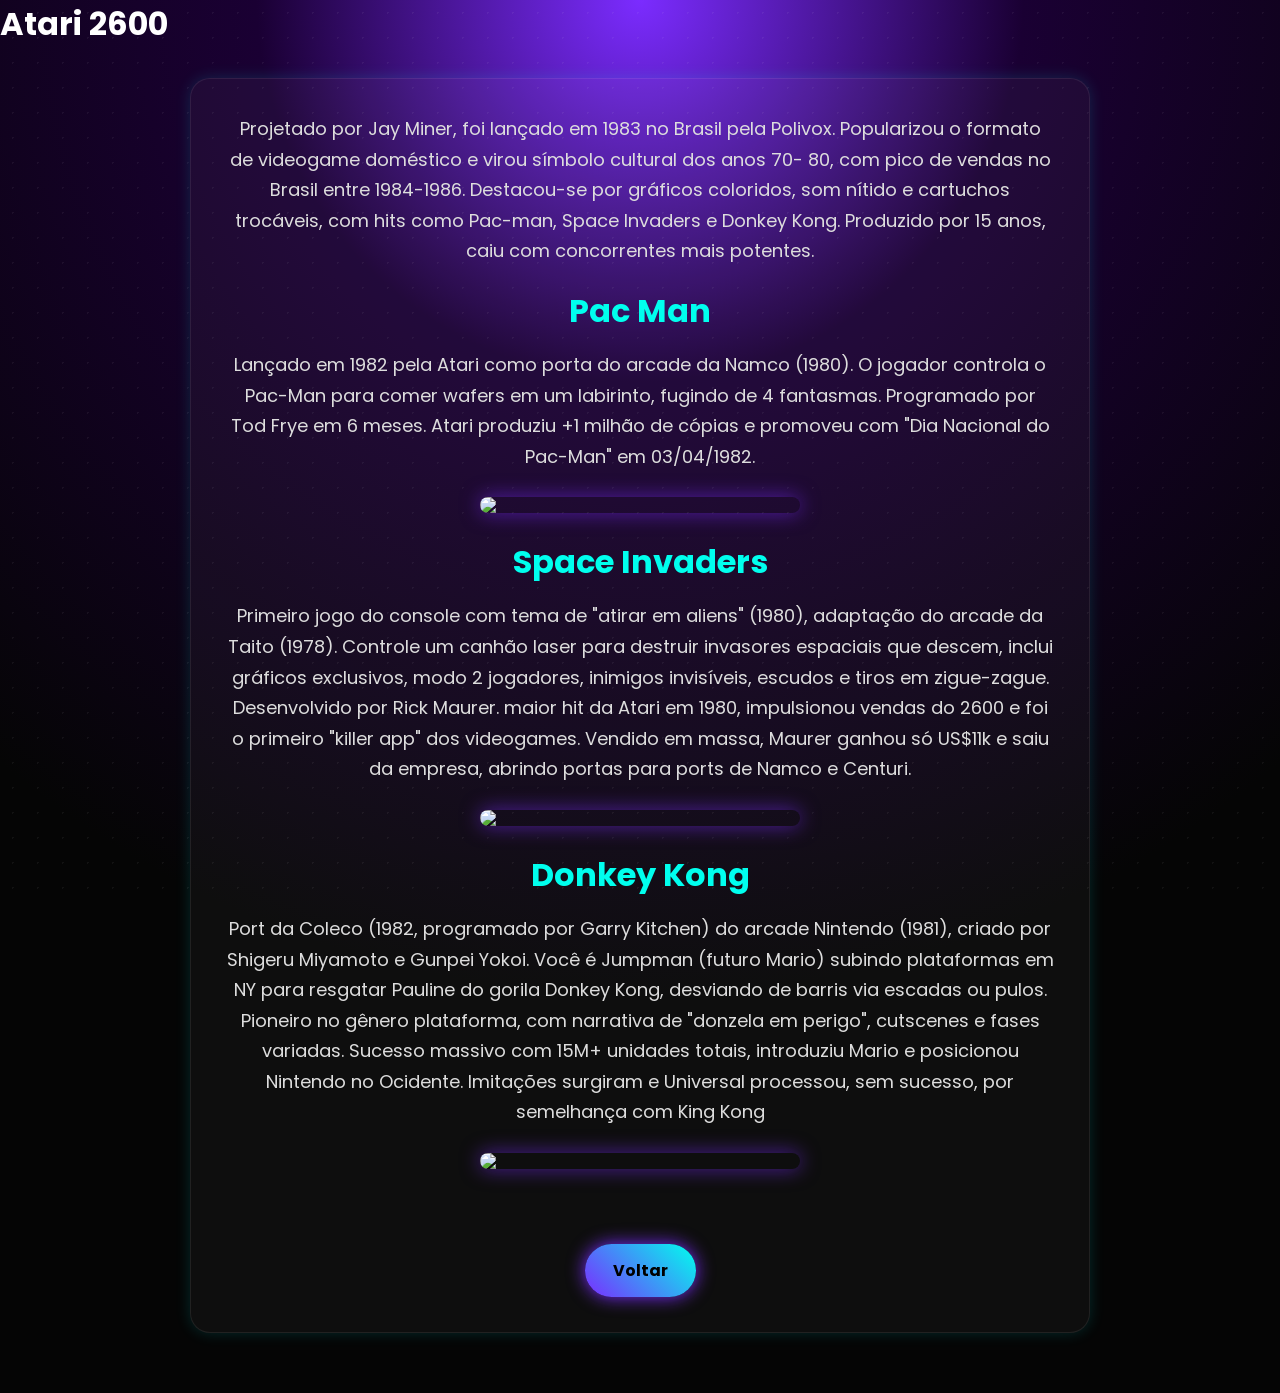
==== atari.html @ ec9b0cc3 "Add files via upload" ====
<!DOCTYPE html>
<html lang="pt-br">
<head>
<meta charset="UTF-8">
<title>Atari</title>
<link rel="stylesheet" href="style.css">
</head>

<body>

<header>
<h1>Atari 2600</h1>
</header>

<section>

<p>
    Projetado por Jay Miner, foi lançado em 1983 no Brasil pela Polivox. Popularizou o formato de videogame doméstico e virou símbolo cultural dos anos 70- 80, com pico de vendas no Brasil entre 1984-1986.
    Destacou-se por gráficos coloridos, som nítido e cartuchos trocáveis, com hits como Pac-man, Space Invaders e Donkey Kong. Produzido por 15 anos, caiu com concorrentes mais potentes.
</p>

<h2>Pac Man</h2>

<p>
    Lançado em 1982 pela Atari como porta do arcade da Namco (1980). O jogador controla o Pac-Man para comer wafers em um labirinto, fugindo de 4 fantasmas.
    Programado por Tod Frye em 6 meses. Atari produziu +1 milhão de cópias e promoveu com "Dia Nacional do Pac-Man" em 03/04/1982.
    </p>

<img src="img/pacman.jpg">

<h2>Space Invaders</h2>

<p>
    Primeiro jogo do console com tema de "atirar em aliens" (1980), adaptação do arcade da Taito (1978). Controle um canhão laser para destruir invasores espaciais que descem, inclui gráficos exclusivos, modo 2 jogadores, inimigos invisíveis, escudos e tiros em zigue-zague.
    Desenvolvido por Rick Maurer. maior hit da Atari em 1980, impulsionou vendas do 2600 e foi o primeiro "killer app" dos videogames. Vendido em massa, Maurer ganhou só US$11k e saiu da empresa, abrindo portas para ports de Namco e Centuri.    
</p>

<img src="img/spaceinvaders.jpg">

<h2>Donkey Kong</h2>

<p>
    Port da Coleco (1982, programado por Garry Kitchen) do arcade Nintendo (1981), criado por Shigeru Miyamoto e Gunpei Yokoi. Você é Jumpman (futuro Mario) subindo plataformas em NY para resgatar Pauline do gorila Donkey Kong, desviando de barris via escadas ou pulos.
    Pioneiro no gênero plataforma, com narrativa de "donzela em perigo", cutscenes e fases variadas. Sucesso massivo com 15M+ unidades totais, introduziu Mario e posicionou Nintendo no Ocidente. Imitações surgiram e Universal processou, sem sucesso, por semelhança com King Kong    
</p>

<img src="img/donkeykong.jpg">

<br><br>

<a href="index.html" class="botao">Voltar</a>

</section>

</body>
</html>
---- style.css ----
/* IMPORTA FONTES DO GOOGLE: Orbitron e Poppins */
   @import url('https://fonts.googleapis.com/css2?family=Orbitron:wght@700&family=Poppins:wght@300;400;600;700&display=swap');

   /* RESET GERAL:
      remove: margens e espaçamentos automáticos, calcula largura com borda inclusa e scroll suave ao clicar em links internos */
   *{
       margin:0;
       padding:0;
       box-sizing:border-box;
       scroll-behavior:smooth;
   }
   
   /* BODY = corpo inteiro da página */
   body{
   
       font-family:'Poppins', Arial, Helvetica, sans-serif; /* define fonte principal */
       background:
       radial-gradient(circle at top, #7b2cff 0%, #1a0033 25%, #050505 65%);  /* fundo em degradê circular */
       color:white;        /* cor padrão do texto */   
       min-height:100vh;        /* altura mínima = tela inteira */
       overflow-x:hidden;       /* evita rolagem lateral */
   }
   
   body::before{ /* CRIA EFEITO DE PONTOS NO FUNDO */
   
       content:"";        /* necessário para pseudo-elemento aparecer */   
       position:fixed;    /* fixa no fundo da tela */
       top:0;
       left:0;
       width:100%; /* ocupa tela toda */
       height:100%;
       background-image:        /* desenha bolinhas pequenas */
       radial-gradient(#ffffff22 1px, transparent 1px);
       background-size:25px 25px;        /* espaçamento entre bolinhas */
       z-index:-1;        /* manda para trás */
       opacity:0.4;        /* transparência */
   }
   
   /* HERO = TOPO DA PÁGINA */
   .hero{   
       position:relative;        /* referência para elementos internos absolutos */   
       text-align:center;        /* centraliza texto */
       padding:140px 20px 90px;  /* espaço interno superior laterais inferior */
       min-height:100vh;        /* altura mínima da tela inteira */
       background-image: url("CAPAGamer.jpg");        /* imagem de fundo */
       background-size: cover;        /* imagem cobre toda área */
       background-position: center;     /* centraliza imagem */
       background-repeat: no-repeat;    /* impede repetição */
       display: flex;                   /* usa flexbox */   
       justify-content: center;         /* centraliza horizontalmente */
       align-items: center;             /* centraliza verticalmente */
       flex-direction: column;          /* organiza em coluna */
   }
   
   /* TÍTULO PRINCIPAL */
   .hero h1{
       font-size: 60px;           /* tamanho grande */
       margin-bottom: 15px;       /* espaço abaixo */
       text-shadow: 0 0 15px #b86bff;        /* brilho roxo */
   }
   /*Subtítulo*/
   .subtitulo{
    font-size:28px;
    color:#ddd;
    margin-top:10px;
    transform: translateY(-40px);
}
   
   /* TEXTO NEON */
   .texto-neon{

       font-family:'Orbitron', sans-serif;        /* fonte futurista */
       font-size:55px;        /* tamanho */
       color:#ff00ff;       /* cor rosa */
       text-align:center;     /* centraliza */
       text-shadow:           /* brilho neon */
       0 0 5px #ff00ff,
       0 0 10px #ff00ff,
       0 0 20px #ff00ff,
       0 0 40px #ff00ff;
       animation:brilho 1.6s infinite alternate;        /* anima brilho */
   }
   
   
   /* ANIMAÇÃO NEON */
   @keyframes brilho{
       from{
           opacity:0.85;
       }
   
       to{
           opacity:1;
   
           text-shadow:
           0 0 8px #ff00ff,
           0 0 18px #ff00ff,
           0 0 35px #ff00ff,
           0 0 60px #ff00ff;
       }
   }
   
   
   /* BOTÕES */
   .btn,
   .botao{
   
       display:inline-block;        /* permite padding e tamanho */
       padding:14px 28px;        /* espaço interno */
       background:linear-gradient(45deg,#7b2cff,#00ffee);        /* fundo degradê */
       color:black;             /* texto preto */
       font-weight:bold;          /* negrito */
       text-decoration:none;      /* remove sublinhado */
       border-radius:30px;        /* bordas arredondadas */
       transition:0.3s;           /* animação suave */
       box-shadow:0 0 18px #7b2cff;        /* brilho */
   }
   
   /* HOVER DO BOTÃO */
   .btn:hover,
   .botao:hover{
   
       transform:scale(1.07);        /* aumenta tamanho */
       box-shadow:0 0 25px #00ffee;        /* muda brilho */
   }

   /* ÁREA DOS CARDS */
   .cards{
   
       width:90%;
       max-width:1300px;
       margin:auto;        /* centraliza */
       display:grid;        /* grid responsivo */
       grid-template-columns:repeat(auto-fit,minmax(250px,1fr));        /* colunas automáticas */
       gap:28px;        /* espaço entre cards */
       padding:30px 0 60px;
   }
   
   
   /* CARD INDIVIDUAL */
   .card{
   
       background:rgba(255,255,255,0.05);        /* fundo transparente */
       border:1px solid rgba(255,255,255,0.08);        /* borda leve */
       border-radius:22px;
       padding:35px 25px;
       text-decoration:none;
       color:white;
       box-shadow:0 0 20px rgba(123,44,255,0.35);
       transition:0.35s ease;
       backdrop-filter:blur(10px);        /* efeito vidro */
       position:relative;
       overflow:hidden;
   }
   
   
   /* BRILHO PASSANDO NO CARD */
   .card::before{
   
       content:"";
       position:absolute;
       top:0;
       left:-100%;
       width:100%;
       height:100%;
       background:linear-gradient(
           120deg,
           transparent,
           rgba(255,255,255,0.12),
           transparent
       );
       transition:0.7s;
   }
   
   
   /* ANIMAÇÃO DO BRILHO */
   .card:hover::before{
       left:100%;
   }
   /* EMOJI */
   .card .emoji{
       font-size:42px;
       display:block;
       margin-bottom:18px;
   }
   /* TÍTULO DO CARD */
   .card h2{
       color:#00ffee;
       margin-bottom:14px;
       font-size:28px;
   }
   /* TEXTO CARD */
   .card p{
       color:#ddd;
       line-height:1.6;
       font-size:16px;
   }
   
   /* HOVER CARD */
   .card:hover{
       transform:translateY(-10px) scale(1.03);
       box-shadow:0 0 30px rgba(184,107,255,0.85);
       border-color:#b86bff;
   }
   
   /* SEÇÕES GERAIS */
   section,
   .sobre{
   
       width:90%;
       max-width:900px;
       margin:30px auto 60px;
       text-align:center;
       background:rgba(255,255,255,0.04);
       padding:35px;
       border-radius:20px;
       border:1px solid rgba(255,255,255,0.08);
       box-shadow:0 0 15px rgba(0,255,255,0.15);
   }
   
   /* TÍTULOS DAS SEÇÕES */
   section h2,
   .sobre h2{
       font-size:32px;
       margin-bottom:15px;
       color:#00ffee;
   }

   /* PARÁGRAFOS */
   section p,
   .sobre p{
       color:#ddd;
       line-height:1.7;
       font-size:18px;
       margin-bottom:20px;
   }
   
   /* TODAS IMAGENS */
   img{
   
       display:block;
       margin:25px auto;
       width:320px;
       max-width:90%;
       border-radius:15px;
       box-shadow:0 0 20px rgba(123,44,255,0.6);
       transition:0.3s;
   }
   
   /* HOVER IMAGEM */
   img:hover{
       transform:scale(1.04);
       box-shadow:0 0 28px #00ffee;
   }
   
   /* RODAPÉ */
   footer{
       text-align:center;
       padding:30px 20px;
       color:#aaa;
       border-top:1px solid rgba(255,255,255,0.08);
       background:rgba(0,0,0,0.35);
   }

   /* RESPONSIVO */
   @media(max-width:768px){   
   .hero h1{
       font-size:42px;
   }

   .hero p{
       font-size:18px;
   }
   
   .texto-neon{
       font-size:38px;
   }
   
   .card h2{
       font-size:24px;
   }   
   section h2,
   .sobre h2{
       font-size:26px;
   }
   
   img{
       width:90%;
   }
   
   }
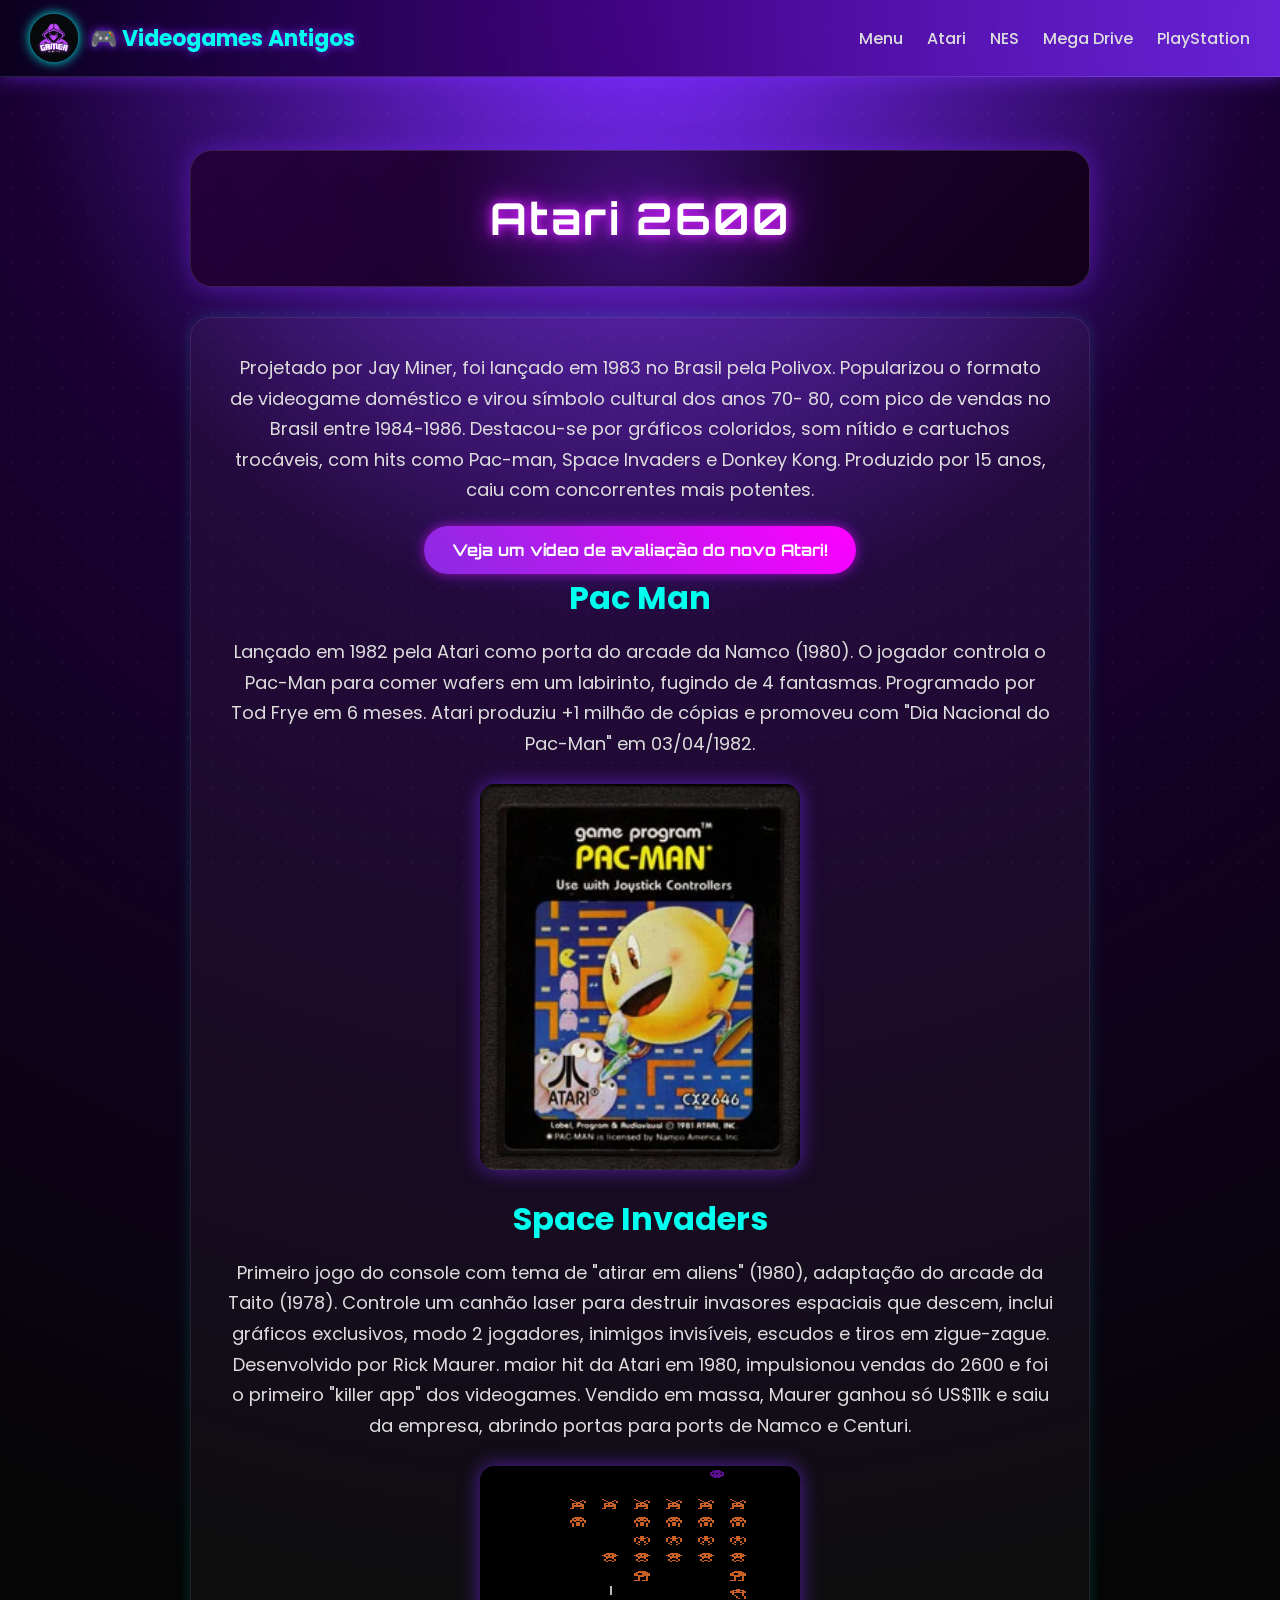
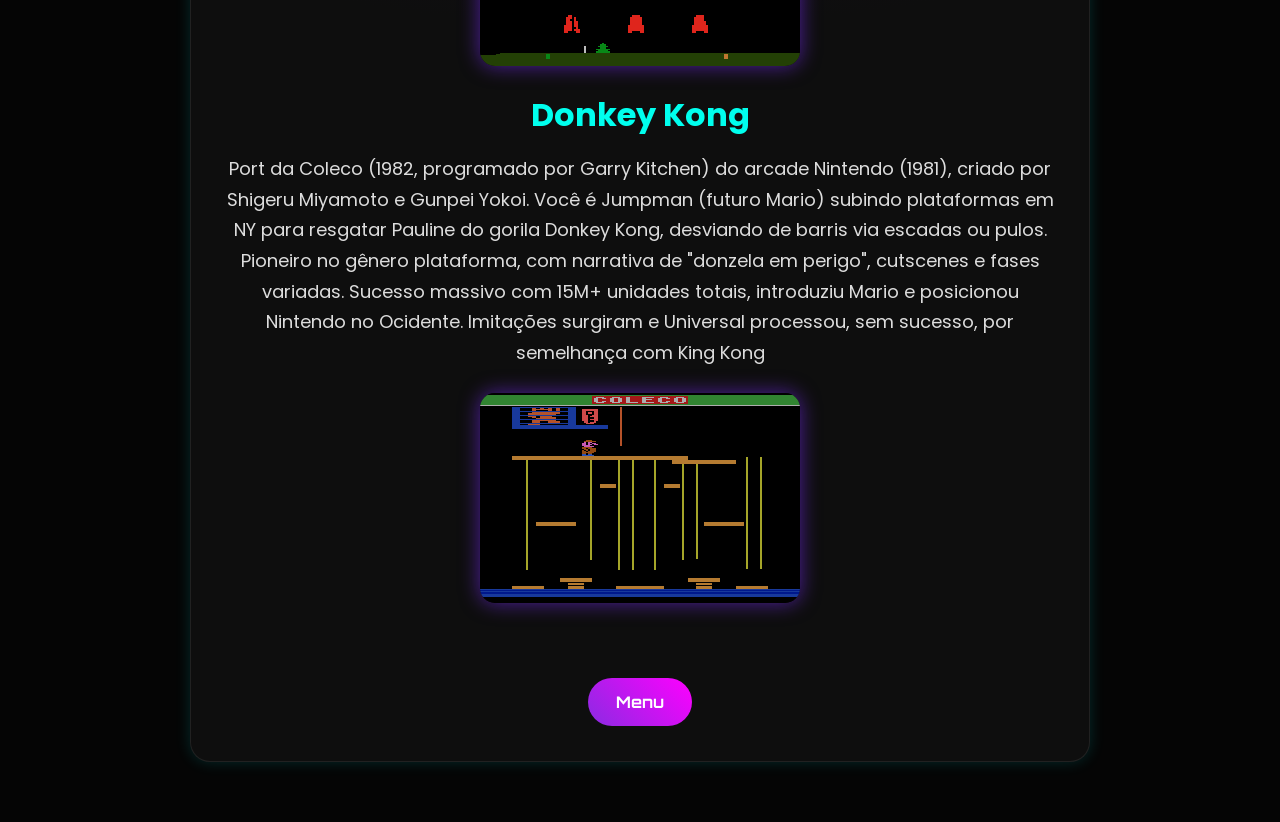
==== commit e454b5c4: "Adição do link de vídeos sobre cada videogame e melhora no design das páginas individuais de cada jo" ====
--- a/atari.html
+++ b/atari.html
@@ -1,56 +1,92 @@
 <!DOCTYPE html>
 <html lang="pt-br">
+
 <head>
-<meta charset="UTF-8">
-<title>Atari</title>
-<link rel="stylesheet" href="style.css">
+    <!-- Cabeçalho -->
+    <meta charset="UTF-8">
+    <meta name="viewport" content="width=device-width, initial-scale=1.0">
+    <title>Atari</title>
+
+    <!-- Design da Página -->
+    <link rel="stylesheet" href="style.css">
+
+    <link rel="preconnect" href="https://fonts.googleapis.com">
+    <link rel="preconnect" href="https://fonts.gstatic.com" crossorigin>
+    <link href="https://fonts.googleapis.com/css2?family=Poppins:wght@300;500;700&display=swap" rel="stylesheet">
 </head>
 
 <body>
 
-<header>
-<h1>Atari 2600</h1>
+<header class="topo-site">
+    <div class="container-topo">
+
+        <a href="index.html" class="marca">
+            <img src="img/LOGOGamer.jpg" alt="Logo do projeto">
+            <span>🎮 Videogames Antigos</span>
+        </a>
+
+        <nav class="menu">
+            <a href="index.html">Menu</a>
+            <a href="atari.html">Atari</a>
+            <a href="nes.html">NES</a>
+            <a href="mega.html">Mega Drive</a>
+            <a href="playstation.html">PlayStation</a>
+        </nav>
+
+    </div>
 </header>
 
-<section>
+<main class="pagina-console">
 
-<p>
-    Projetado por Jay Miner, foi lançado em 1983 no Brasil pela Polivox. Popularizou o formato de videogame doméstico e virou símbolo cultural dos anos 70- 80, com pico de vendas no Brasil entre 1984-1986.
-    Destacou-se por gráficos coloridos, som nítido e cartuchos trocáveis, com hits como Pac-man, Space Invaders e Donkey Kong. Produzido por 15 anos, caiu com concorrentes mais potentes.
-</p>
+        <header class="cabecalho-console">
+            <h1>Atari 2600</h1>
+        </header>
+<head>
+    <meta charset="UTF-8">
 
-<h2>Pac Man</h2>
 
-<p>
-    Lançado em 1982 pela Atari como porta do arcade da Namco (1980). O jogador controla o Pac-Man para comer wafers em um labirinto, fugindo de 4 fantasmas.
-    Programado por Tod Frye em 6 meses. Atari produziu +1 milhão de cópias e promoveu com "Dia Nacional do Pac-Man" em 03/04/1982.
+    <section>
+
+    <p>
+        Projetado por Jay Miner, foi lançado em 1983 no Brasil pela Polivox. Popularizou o formato de videogame doméstico e virou símbolo cultural dos anos 70- 80, com pico de vendas no Brasil entre 1984-1986.
+        Destacou-se por gráficos coloridos, som nítido e cartuchos trocáveis, com hits como Pac-man, Space Invaders e Donkey Kong. Produzido por 15 anos, caiu com concorrentes mais potentes.
     </p>
 
-<img src="img/pacman.jpg">
+    <a href="https://www.youtube.com/watch?v=MDWoc6uvyQI&pp=ygUJYXRhcmkyNjAw" target="_blank" class="btn btn-video">Veja um vídeo de avaliação do novo Atari!</a>
 
-<h2>Space Invaders</h2>
+    <h2>Pac Man</h2>
 
-<p>
-    Primeiro jogo do console com tema de "atirar em aliens" (1980), adaptação do arcade da Taito (1978). Controle um canhão laser para destruir invasores espaciais que descem, inclui gráficos exclusivos, modo 2 jogadores, inimigos invisíveis, escudos e tiros em zigue-zague.
-    Desenvolvido por Rick Maurer. maior hit da Atari em 1980, impulsionou vendas do 2600 e foi o primeiro "killer app" dos videogames. Vendido em massa, Maurer ganhou só US$11k e saiu da empresa, abrindo portas para ports de Namco e Centuri.    
-</p>
+    <p>
+        Lançado em 1982 pela Atari como porta do arcade da Namco (1980). O jogador controla o Pac-Man para comer wafers em um labirinto, fugindo de 4 fantasmas.
+        Programado por Tod Frye em 6 meses. Atari produziu +1 milhão de cópias e promoveu com "Dia Nacional do Pac-Man" em 03/04/1982.
+        </p>
 
-<img src="img/spaceinvaders.jpg">
+    <img src="img/pacman.jpg" alt="Imagem do jogo Pac-Man">
 
-<h2>Donkey Kong</h2>
+    <h2>Space Invaders</h2>
 
-<p>
-    Port da Coleco (1982, programado por Garry Kitchen) do arcade Nintendo (1981), criado por Shigeru Miyamoto e Gunpei Yokoi. Você é Jumpman (futuro Mario) subindo plataformas em NY para resgatar Pauline do gorila Donkey Kong, desviando de barris via escadas ou pulos.
-    Pioneiro no gênero plataforma, com narrativa de "donzela em perigo", cutscenes e fases variadas. Sucesso massivo com 15M+ unidades totais, introduziu Mario e posicionou Nintendo no Ocidente. Imitações surgiram e Universal processou, sem sucesso, por semelhança com King Kong    
-</p>
+    <p>
+        Primeiro jogo do console com tema de "atirar em aliens" (1980), adaptação do arcade da Taito (1978). Controle um canhão laser para destruir invasores espaciais que descem, inclui gráficos exclusivos, modo 2 jogadores, inimigos invisíveis, escudos e tiros em zigue-zague.
+        Desenvolvido por Rick Maurer. maior hit da Atari em 1980, impulsionou vendas do 2600 e foi o primeiro "killer app" dos videogames. Vendido em massa, Maurer ganhou só US$11k e saiu da empresa, abrindo portas para ports de Namco e Centuri.    
+    </p>
 
-<img src="img/donkeykong.jpg">
+    <img src="img/spaceinvaders.jpg" alt="Imagem do jogo Space Invaders">
 
-<br><br>
+    <h2>Donkey Kong</h2>
 
-<a href="index.html" class="botao">Voltar</a>
+    <p>
+        Port da Coleco (1982, programado por Garry Kitchen) do arcade Nintendo (1981), criado por Shigeru Miyamoto e Gunpei Yokoi. Você é Jumpman (futuro Mario) subindo plataformas em NY para resgatar Pauline do gorila Donkey Kong, desviando de barris via escadas ou pulos.
+        Pioneiro no gênero plataforma, com narrativa de "donzela em perigo", cutscenes e fases variadas. Sucesso massivo com 15M+ unidades totais, introduziu Mario e posicionou Nintendo no Ocidente. Imitações surgiram e Universal processou, sem sucesso, por semelhança com King Kong    
+    </p>
 
-</section>
+    <img src="img/donkeykong.jpg" alt="Imagem do jogo Donkey Kong">
+
+    <br><br>
+
+    <a href="index.html" class="btn btn-menu">Menu</a>
+
+    </section>
+</main>
 
 </body>
 </html>
--- a/style.css
+++ b/style.css
@@ -36,51 +36,233 @@
        opacity:0.4;        /* transparência */
    }
    
-   /* HERO = TOPO DA PÁGINA */
-   .hero{   
-       position:relative;        /* referência para elementos internos absolutos */   
-       text-align:center;        /* centraliza texto */
-       padding:140px 20px 90px;  /* espaço interno superior laterais inferior */
-       min-height:100vh;        /* altura mínima da tela inteira */
-       background-image: url("CAPAGamer.jpg");        /* imagem de fundo */
-       background-size: cover;        /* imagem cobre toda área */
-       background-position: center;     /* centraliza imagem */
-       background-repeat: no-repeat;    /* impede repetição */
-       display: flex;                   /* usa flexbox */   
-       justify-content: center;         /* centraliza horizontalmente */
-       align-items: center;             /* centraliza verticalmente */
-       flex-direction: column;          /* organiza em coluna */
-   }
-   
-   /* TÍTULO PRINCIPAL */
-   .hero h1{
-       font-size: 60px;           /* tamanho grande */
-       margin-bottom: 15px;       /* espaço abaixo */
-       text-shadow: 0 0 15px #b86bff;        /* brilho roxo */
-   }
-   /*Subtítulo*/
-   .subtitulo{
-    font-size:28px;
-    color:#ddd;
-    margin-top:10px;
-    transform: translateY(-40px);
-}
-   
-   /* TEXTO NEON */
-   .texto-neon{
-
-       font-family:'Orbitron', sans-serif;        /* fonte futurista */
-       font-size:55px;        /* tamanho */
-       color:#ff00ff;       /* cor rosa */
-       text-align:center;     /* centraliza */
-       text-shadow:           /* brilho neon */
-       0 0 5px #ff00ff,
-       0 0 10px #ff00ff,
-       0 0 20px #ff00ff,
-       0 0 40px #ff00ff;
-       animation:brilho 1.6s infinite alternate;        /* anima brilho */
-   }
-   
+
+    /* HERO = CAPA PRINCIPAL CODADA */
+
+    
+    .topo-site {
+    position: fixed;
+    top: 0;
+    left: 0;
+    width: 100%;
+    padding: 14px 30px;
+
+    background: linear-gradient(
+        to right,
+        rgba(10, 0, 30, 0.95),
+        rgba(60, 0, 120, 0.9),
+        rgba(123, 44, 255, 0.8)
+    );
+
+    backdrop-filter: blur(10px);
+    border-bottom: 1px solid rgba(255,255,255,0.12);
+    box-shadow: 0 0 20px rgba(123,44,255,0.6);
+    z-index: 1000;
+    transition: 0.3s;
+}
+    
+    .container-topo {
+    display: flex;
+    justify-content: space-between;
+    align-items: center;
+}
+    .marca {
+    display: flex;
+    align-items: center;
+    gap: 12px;
+    text-decoration: none;
+}
+
+    .marca img {
+        width: 48px;
+        height: 48px;
+        object-fit: cover;
+        border-radius: 50%;
+        margin: 0;
+        box-shadow: 0 0 12px #00ffee;
+    }
+
+    .marca span {
+        color: #00ffee;
+        font-size: 22px;
+        font-weight: 700;
+        text-shadow: 0 0 10px #7b2cff;
+    }
+
+    .menu a {
+        margin-left: 20px;
+        text-decoration: none;
+        color: #ddd;
+        font-weight: 500;
+        transition: 0.3s;
+    }
+
+    .menu a:hover {
+        color: #00ffee;
+    }
+    .hero {
+    position: relative;
+    z-index: 1;
+    min-height: 70vh;
+    padding: 140px 20px 60px;
+    display: flex;
+    align-items: center;
+    justify-content: center;
+    text-align: center;
+    overflow: hidden;
+
+    background:
+        radial-gradient(circle at 20% 25%, rgba(255,255,255,0.18) 0 2px, transparent 4px),
+        radial-gradient(circle at 75% 15%, rgba(255,255,255,0.16) 0 2px, transparent 4px),
+        radial-gradient(circle at 55% 85%, rgba(255,255,255,0.15) 0 2px, transparent 4px),
+        linear-gradient(180deg, #250039 0%, #180025 50%, #100018 100%);
+}
+
+    /* círculos decorativos */
+    .hero::before,
+    .hero::after {
+        content: "";
+        position: absolute;
+        width: 260px;
+        height: 260px;
+        border: 4px solid rgba(191, 0, 255, 0.25);
+        border-radius: 50%;
+    }
+
+    .hero::before {
+        left: -120px;
+        bottom: 150px;
+    }
+
+    .hero::after {
+        right: -120px;
+        top: 90px;
+    }
+
+    /* linhas neon inferiores */
+    .decoracao::before,
+    .decoracao::after {
+        content: "";
+        position: absolute;
+        bottom: 70px;
+        height: 4px;
+        background: #d020ff;
+        box-shadow: 0 0 15px #d020ff;
+    }
+
+    .decoracao::before {
+        left: 0;
+        width: 35%;
+    }
+
+    .decoracao::after {
+        right: 0;
+        width: 35%;
+    }
+
+    .hero-content {
+        position: relative;
+        z-index: 2;
+        max-width: 900px;
+        margin: 0 auto;
+    }
+
+    .hero-subtitulo {
+        font-family: 'Orbitron', sans-serif;
+        font-size: 48px;
+        font-weight: 700;
+        color: white;
+        text-shadow:
+            0 0 8px #00ff99,
+            0 0 18px #00ff99;
+        margin-bottom: 15px;
+    }
+
+    .hero h1 {
+        font-family: 'Orbitron', sans-serif;
+        font-size: 70px;
+        font-weight: 700;
+        letter-spacing: 4px;
+        color: white;
+        text-shadow:
+            0 0 10px #d020ff,
+            0 0 25px #d020ff,
+            0 0 45px #d020ff;
+        margin-bottom: 35px;
+    }
+
+    .hero-descricao {
+        font-family: 'Orbitron', sans-serif;
+        max-width: 850px;
+        margin: 0 auto 50px;
+        font-size: 20px;
+        line-height: 1.6;
+        letter-spacing: 3px;
+        text-transform: uppercase;
+        color: white;
+        text-shadow: 0 0 12px #d020ff;
+    }
+
+.poeira-cosmica {
+    position: absolute;
+    inset: 0;
+    z-index: 0;
+    pointer-events: none;
+
+    background-image:
+        radial-gradient(circle, rgba(255,255,255,0.9) 1px, transparent 2px),
+        radial-gradient(circle, rgba(0,255,238,0.7) 1px, transparent 2px),
+        radial-gradient(circle, rgba(255,0,255,0.7) 1px, transparent 2px);
+
+    background-size:
+        120px 120px,
+        180px 180px,
+        240px 240px;
+
+    background-position:
+        10px 20px,
+        60px 90px,
+        120px 40px;
+
+    opacity: 0.45;
+     filter:
+        blur(0.4px)
+        drop-shadow(0 0 3px rgba(255,255,255,0.8))
+        drop-shadow(0 0 6px rgba(0,255,238,0.5));
+    animation: mover-poeira 35s linear infinite;
+}
+
+@keyframes mover-poeira {
+    from {
+        background-position:
+            10px 20px,
+            60px 90px,
+            120px 40px;
+    }
+
+    to {
+        background-position:
+            130px 180px,
+            240px 300px,
+            360px 220px;
+    }
+}
+
+    /* TEXTO NEON */
+    .texto-neon{
+
+        font-family:'Orbitron', sans-serif;        /* fonte futurista */
+        font-size:55px;        /* tamanho */
+        color:#ff00ff;       /* cor rosa */
+        text-align:center;     /* centraliza */
+        text-shadow:           /* brilho neon */
+        0 0 5px #ff00ff,
+        0 0 10px #ff00ff,
+        0 0 20px #ff00ff,
+        0 0 40px #ff00ff;
+        animation:brilho 1.6s infinite alternate;        /* anima brilho */
+    }
+    
    
    /* ANIMAÇÃO NEON */
    @keyframes brilho{
@@ -101,27 +283,76 @@
    
    
    /* BOTÕES */
-   .btn,
-   .botao{
-   
-       display:inline-block;        /* permite padding e tamanho */
-       padding:14px 28px;        /* espaço interno */
-       background:linear-gradient(45deg,#7b2cff,#00ffee);        /* fundo degradê */
-       color:black;             /* texto preto */
-       font-weight:bold;          /* negrito */
-       text-decoration:none;      /* remove sublinhado */
-       border-radius:30px;        /* bordas arredondadas */
-       transition:0.3s;           /* animação suave */
-       box-shadow:0 0 18px #7b2cff;        /* brilho */
-   }
-   
-   /* HOVER DO BOTÃO */
-   .btn:hover,
-   .botao:hover{
-   
-       transform:scale(1.07);        /* aumenta tamanho */
-       box-shadow:0 0 25px #00ffee;        /* muda brilho */
-   }
+ .btn {
+    display: inline-block;
+    padding: 14px 28px;
+    border-radius: 30px;
+
+    font-weight: bold;
+    text-decoration: none;
+
+    transition: 0.3s;
+    cursor: pointer;
+}
+.btn-primary {
+    background: linear-gradient(45deg, #8a2be2, #ff00ff);
+    color: white;
+
+    font-family: 'Orbitron', sans-serif;
+    letter-spacing: 2px;
+
+    box-shadow:
+        0 0 10px rgba(255, 0, 255, 0.6),
+        0 0 20px rgba(255, 0, 255, 0.4);
+}
+
+.btn-primary:hover {
+    transform: scale(1.08);
+    box-shadow:
+        0 0 15px #ff00ff,
+        0 0 30px #ff00ff;
+}
+.btn-secondary {
+    background: linear-gradient(45deg, #7b2cff, #00ffee);
+    color: black;
+
+    box-shadow: 0 0 18px #7b2cff;
+}
+
+.btn-secondary:hover {
+    transform: scale(1.07);
+    box-shadow: 0 0 25px #00ffee;
+}
+.btn-video {
+    background: linear-gradient(45deg, #8a2be2, #ff00ff);
+    color: white;
+
+    font-family: 'Orbitron', sans-serif;
+
+    box-shadow:
+        0 0 10px rgba(255,0,255,0.45),
+        0 0 18px rgba(123,44,255,0.35);
+}
+
+.btn-video:hover {
+    box-shadow:
+        0 0 12px rgba(255,0,255,0.65),
+        0 0 25px rgba(123,44,255,0.5);
+}
+.btn-menu {
+    background: linear-gradient(45deg, #8a2be2, #ff00ff);
+    color: white;
+
+    font-family: 'Orbitron', sans-serif;
+}
+/* EFEITO AO PASSAR O MOUSE */
+.btn-hero:hover {
+    transform: scale(1.08);
+    box-shadow:
+        0 0 15px #ff00ff,
+        0 0 30px #ff00ff,
+        0 0 60px #ff00ff;
+}
 
    /* ÁREA DOS CARDS */
    .cards{
@@ -202,6 +433,38 @@
        border-color:#b86bff;
    }
    
+   /* PÁGINAS INTERNAS DOS CONSOLES */
+.pagina-console {
+    padding-top: 120px;
+    min-height: 100vh;
+}
+
+.cabecalho-console {
+    width: 90%;
+    max-width: 900px;
+    margin: 30px auto 20px;
+    text-align: center;
+    padding: 40px 20px;
+
+    background:
+        radial-gradient(circle at center, rgba(123,44,255,0.35), transparent 45%),
+        linear-gradient(135deg, rgba(37,0,57,0.95), rgba(16,0,24,0.95));
+
+    border-radius: 22px;
+    border: 1px solid rgba(255,255,255,0.12);
+    box-shadow: 0 0 25px rgba(123,44,255,0.45);
+}
+
+.cabecalho-console h1 {
+    font-family: 'Orbitron', sans-serif;
+    font-size: 44px;
+    color: #ffffff;
+    letter-spacing: 2px;
+    text-shadow:
+        0 0 10px #d020ff,
+        0 0 25px #d020ff;
+}
+
    /* SEÇÕES GERAIS */
    section,
    .sobre{
@@ -235,23 +498,21 @@
    }
    
    /* TODAS IMAGENS */
-   img{
-   
-       display:block;
-       margin:25px auto;
-       width:320px;
-       max-width:90%;
-       border-radius:15px;
-       box-shadow:0 0 20px rgba(123,44,255,0.6);
-       transition:0.3s;
-   }
-   
-   /* HOVER IMAGEM */
-   img:hover{
-       transform:scale(1.04);
-       box-shadow:0 0 28px #00ffee;
-   }
-   
+    section img {
+        display:block;
+        margin:25px auto;
+        width:320px;
+        max-width:90%;
+        border-radius:15px;
+        box-shadow:0 0 20px rgba(123,44,255,0.6);
+        transition:0.3s;
+    }
+
+    section img:hover {
+        transform:scale(1.04);
+        box-shadow:0 0 28px #00ffee;
+    }
+    
    /* RODAPÉ */
    footer{
        text-align:center;
@@ -283,8 +544,35 @@
        font-size:26px;
    }
    
-   img{
-       width:90%;
-   }
-   
-   }+    section img {
+        width: 90%;
+    }
+
+    .topo-site {
+        padding: 12px 18px;
+    }
+
+    .marca span {
+        font-size: 18px;
+    }
+
+    .hero {
+        padding-top: 140px;
+    }
+    .pagina-console {
+    padding-top: 100px;
+    }
+
+    .cabecalho-console {
+        padding: 30px 15px;
+    }
+
+    .cabecalho-console h1 {
+        font-size: 30px;
+    }
+
+    .menu {
+        display: none;
+    }
+    
+    }
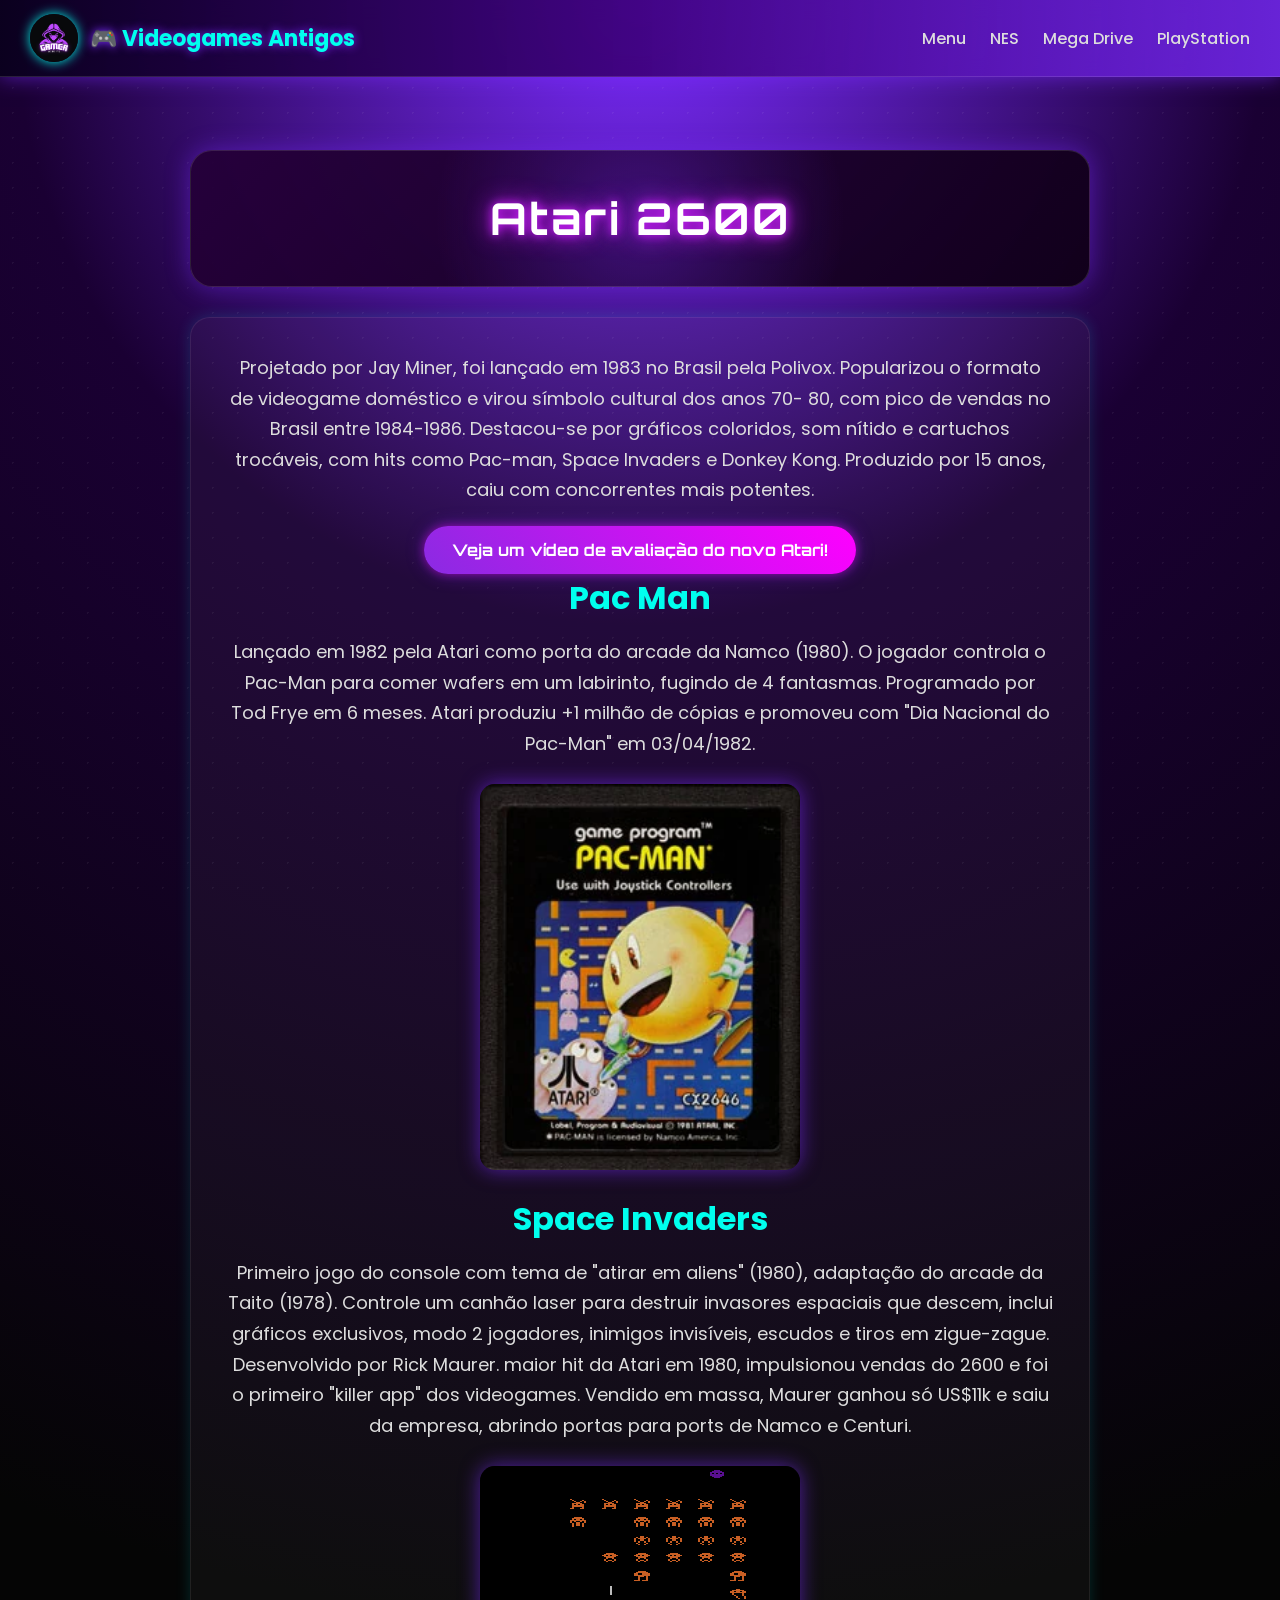
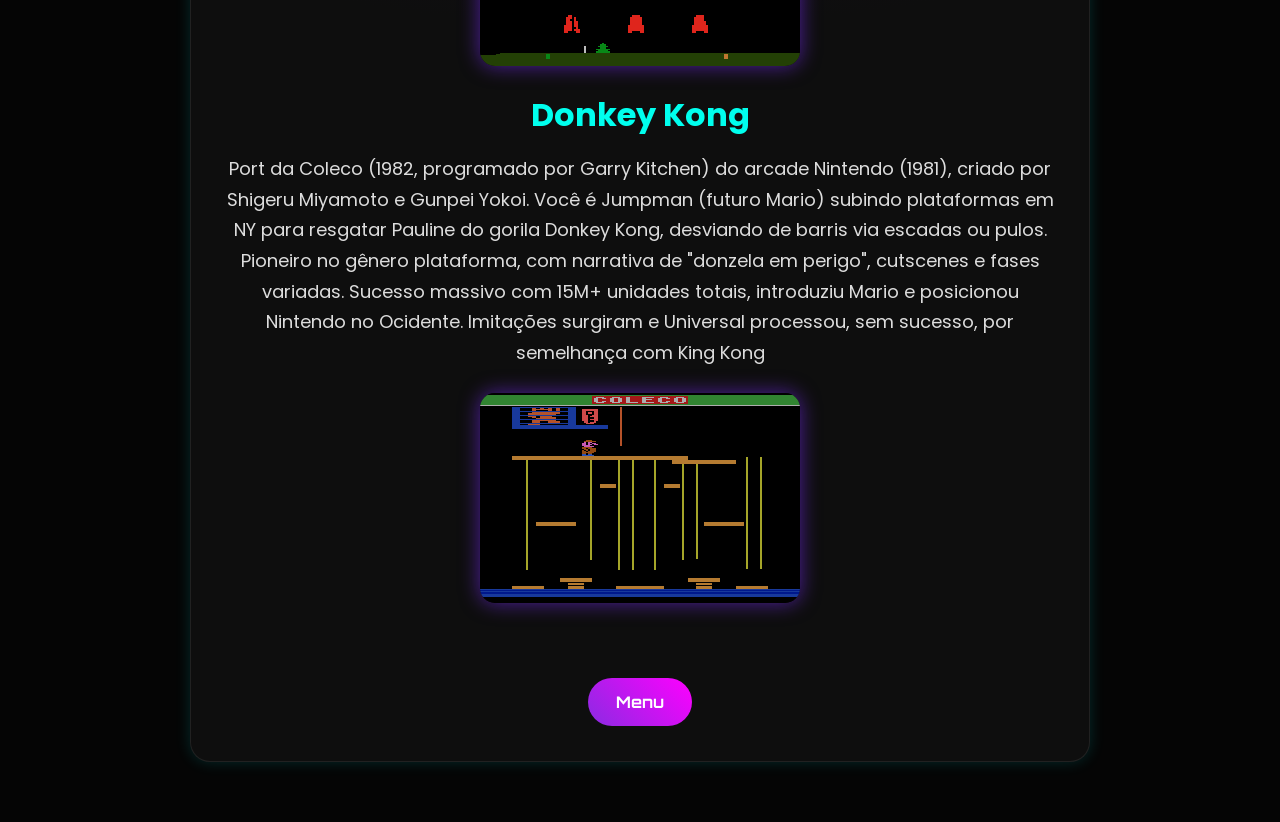
==== commit 89e32e8b: "Modificação no cabeçalho" ====
--- a/atari.html
+++ b/atari.html
@@ -27,7 +27,6 @@
 
         <nav class="menu">
             <a href="index.html">Menu</a>
-            <a href="atari.html">Atari</a>
             <a href="nes.html">NES</a>
             <a href="mega.html">Mega Drive</a>
             <a href="playstation.html">PlayStation</a>
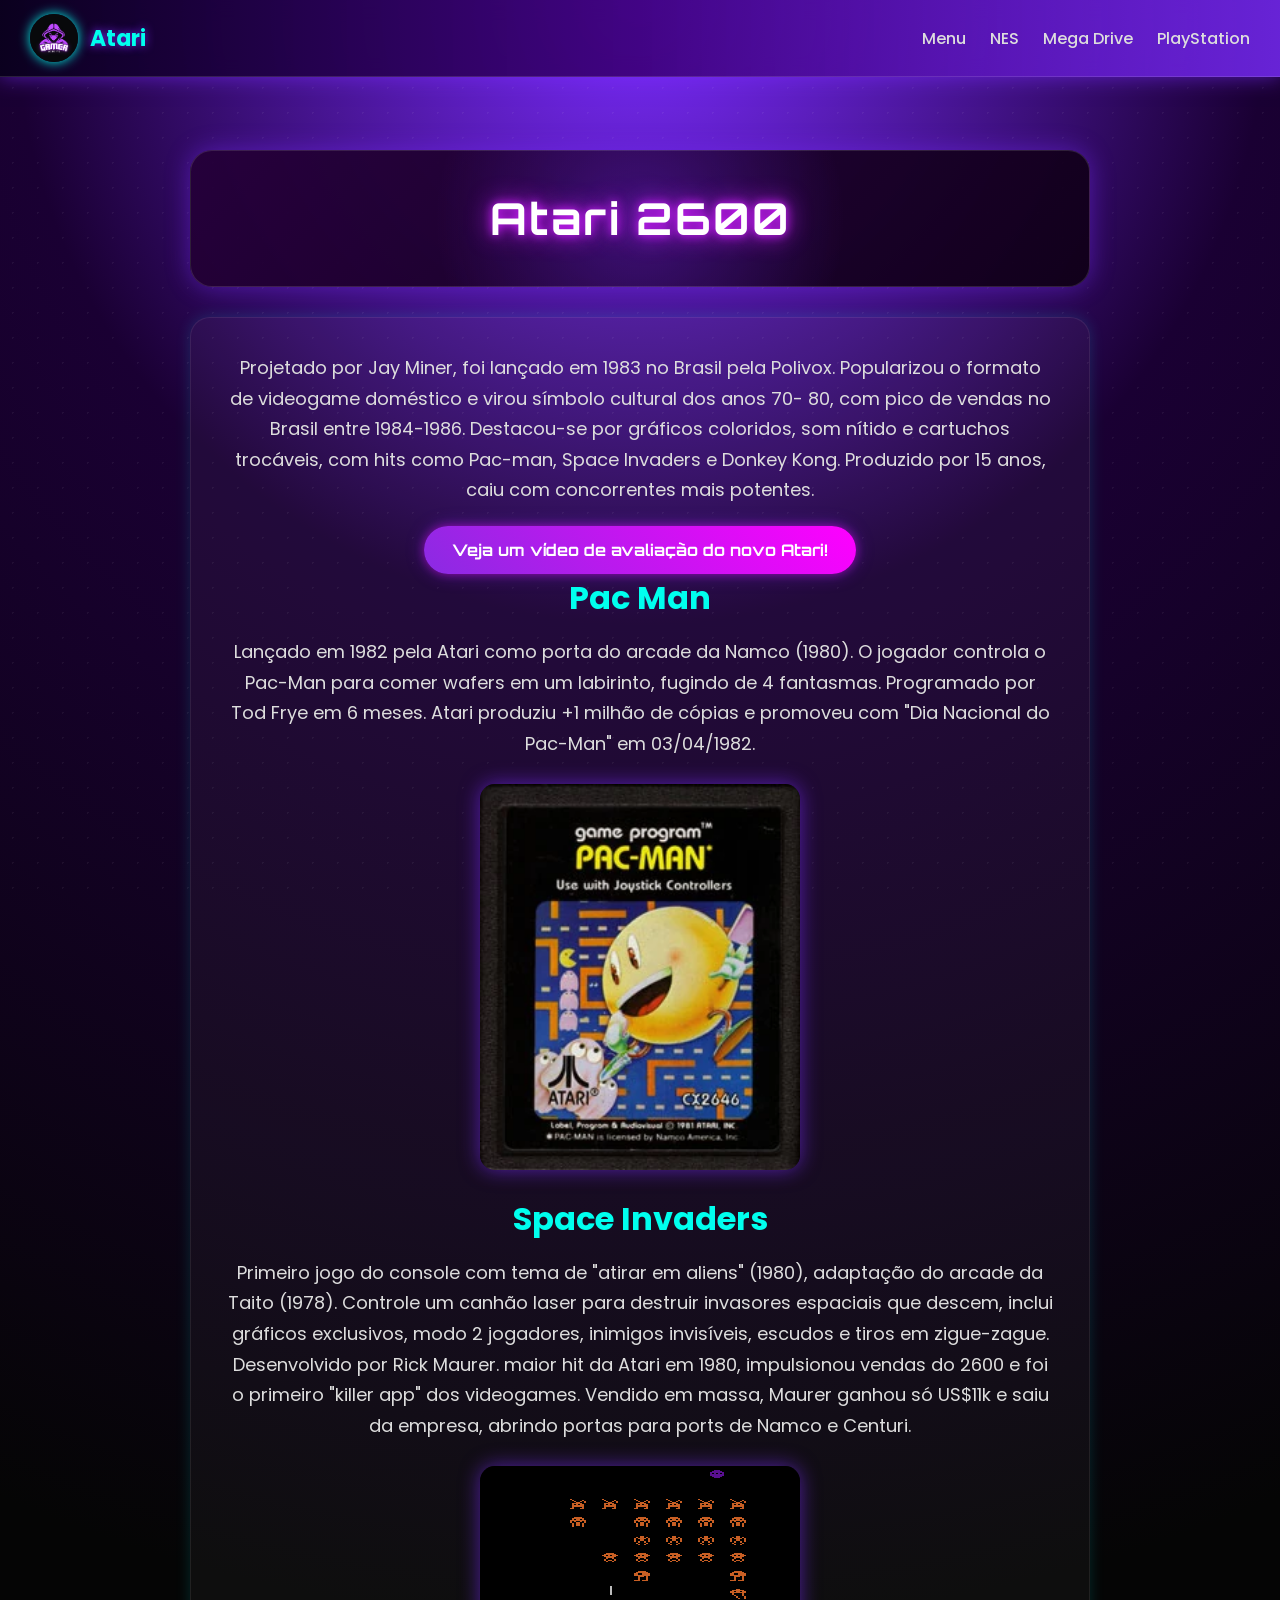
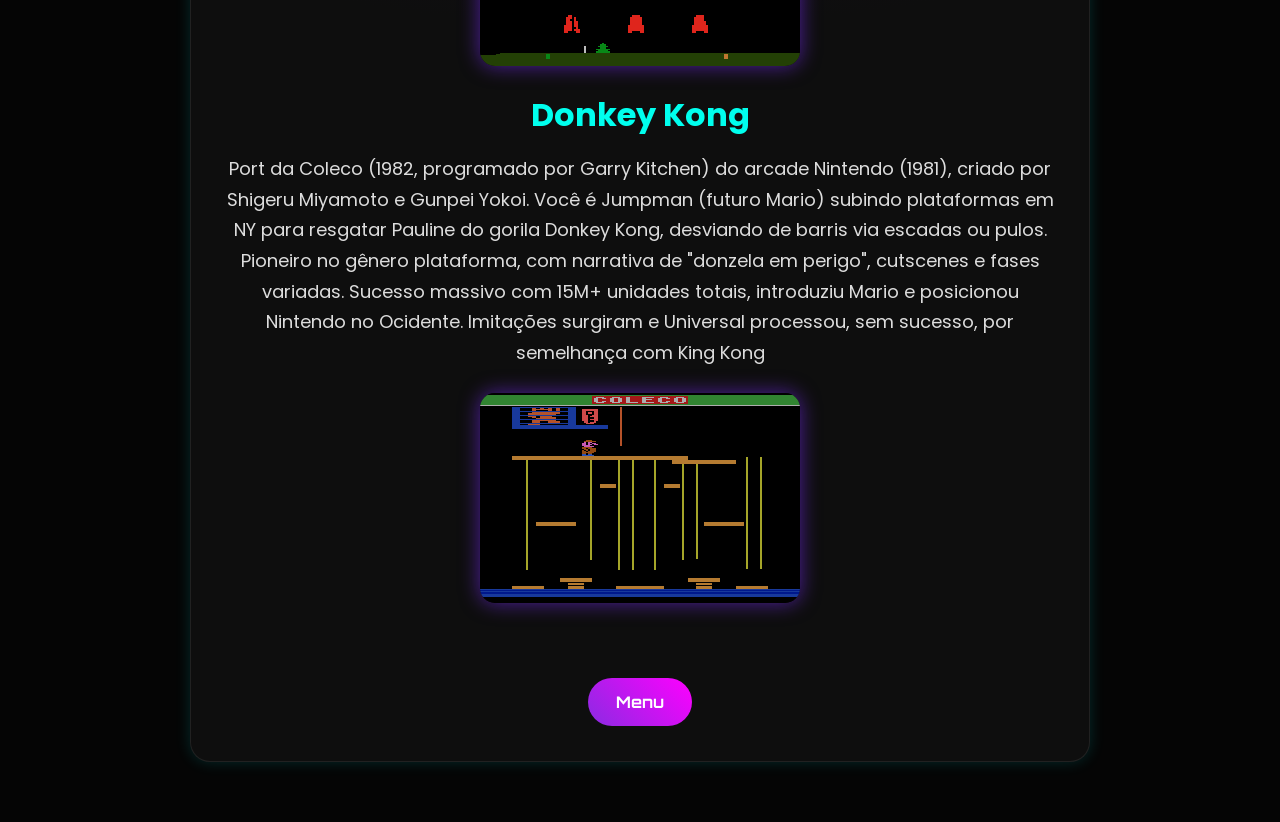
==== commit 2486e1e2: "melhorias estruturais e de acessibilidade" ====
--- a/atari.html
+++ b/atari.html
@@ -17,31 +17,32 @@
 
 <body>
 
-<header class="topo-site">
-    <div class="container-topo">
+   <header class="topo-site">
+        <div class="container-topo">
 
-        <a href="index.html" class="marca">
-            <img src="img/LOGOGamer.jpg" alt="Logo do projeto">
-            <span>🎮 Videogames Antigos</span>
-        </a>
+            <a href="index.html" class="marca">
+                <img src="img/LOGOGamer.jpg" alt="Logo do projeto">
+                <span>Atari</span>
+            </a>
 
-        <nav class="menu">
-            <a href="index.html">Menu</a>
-            <a href="nes.html">NES</a>
-            <a href="mega.html">Mega Drive</a>
-            <a href="playstation.html">PlayStation</a>
-        </nav>
+            <input type="checkbox" id="menu-toggle">
+           <label for="menu-toggle" class="menu-icon" aria-label="Abrir menu">☰</label>
 
-    </div>
-</header>
+            <nav class="menu">
+                <a href="index.html">Menu</a>
+                <a href="nes.html">NES</a>
+                <a href="mega.html">Mega Drive</a>
+                <a href="playstation.html">PlayStation</a>
+            </nav>
+
+        </div>
+    </header>
 
 <main class="pagina-console">
 
         <header class="cabecalho-console">
             <h1>Atari 2600</h1>
         </header>
-<head>
-    <meta charset="UTF-8">
 
 
     <section>
@@ -51,7 +52,7 @@
         Destacou-se por gráficos coloridos, som nítido e cartuchos trocáveis, com hits como Pac-man, Space Invaders e Donkey Kong. Produzido por 15 anos, caiu com concorrentes mais potentes.
     </p>
 
-    <a href="https://www.youtube.com/watch?v=MDWoc6uvyQI&pp=ygUJYXRhcmkyNjAw" target="_blank" class="btn btn-video">Veja um vídeo de avaliação do novo Atari!</a>
+    <a href="https://www.youtube.com/watch?v=MDWoc6uvyQI&pp=ygUJYXRhcmkyNjAw"  rel="noopener noreferrer" target="_blank" class="btn btn-video">Veja um vídeo de avaliação do novo Atari!</a>
 
     <h2>Pac Man</h2>
 
--- a/style.css
+++ b/style.css
@@ -10,7 +10,7 @@
        scroll-behavior:smooth;
    }
    
-   /* BODY = corpo inteiro da página */
+   /* Define a aparência global e o fundo principal do site */
    body{
    
        font-family:'Poppins', Arial, Helvetica, sans-serif; /* define fonte principal */
@@ -41,37 +41,38 @@
 
     
     .topo-site {
-    position: fixed;
-    top: 0;
-    left: 0;
-    width: 100%;
-    padding: 14px 30px;
-
-    background: linear-gradient(
-        to right,
-        rgba(10, 0, 30, 0.95),
-        rgba(60, 0, 120, 0.9),
-        rgba(123, 44, 255, 0.8)
-    );
-
-    backdrop-filter: blur(10px);
-    border-bottom: 1px solid rgba(255,255,255,0.12);
-    box-shadow: 0 0 20px rgba(123,44,255,0.6);
-    z-index: 1000;
-    transition: 0.3s;
-}
+        position: fixed;
+        top: 0;
+        left: 0;
+        width: 100%;
+        padding: 14px 30px;
+
+        background: linear-gradient(
+            to right,
+            rgba(10, 0, 30, 0.95),
+            rgba(60, 0, 120, 0.9),
+            rgba(123, 44, 255, 0.8)
+        );
+
+        -webkit-backdrop-filter: blur(10px);
+        backdrop-filter: blur(10px);
+        border-bottom: 1px solid rgba(255,255,255,0.12);
+        box-shadow: 0 0 20px rgba(123,44,255,0.6);
+        z-index: 1000;
+        transition: 0.3s;
+    }
     
     .container-topo {
-    display: flex;
-    justify-content: space-between;
-    align-items: center;
-}
+        display: flex;
+        justify-content: space-between;
+        align-items: center;
+    }
     .marca {
-    display: flex;
-    align-items: center;
-    gap: 12px;
-    text-decoration: none;
-}
+        display: flex;
+        align-items: center;
+        gap: 12px;
+        text-decoration: none;
+    }
 
     .marca img {
         width: 48px;
@@ -116,7 +117,7 @@
         radial-gradient(circle at 75% 15%, rgba(255,255,255,0.16) 0 2px, transparent 4px),
         radial-gradient(circle at 55% 85%, rgba(255,255,255,0.15) 0 2px, transparent 4px),
         linear-gradient(180deg, #250039 0%, #180025 50%, #100018 100%);
-}
+    }
 
     /* círculos decorativos */
     .hero::before,
@@ -136,29 +137,7 @@
 
     .hero::after {
         right: -120px;
-        top: 90px;
-    }
-
-    /* linhas neon inferiores */
-    .decoracao::before,
-    .decoracao::after {
-        content: "";
-        position: absolute;
-        bottom: 70px;
-        height: 4px;
-        background: #d020ff;
-        box-shadow: 0 0 15px #d020ff;
-    }
-
-    .decoracao::before {
-        left: 0;
-        width: 35%;
-    }
-
-    .decoracao::after {
-        right: 0;
-        width: 35%;
-    }
+        top: 90px;}
 
     .hero-content {
         position: relative;
@@ -203,34 +182,34 @@
         text-shadow: 0 0 12px #d020ff;
     }
 
-.poeira-cosmica {
-    position: absolute;
-    inset: 0;
-    z-index: 0;
-    pointer-events: none;
-
-    background-image:
-        radial-gradient(circle, rgba(255,255,255,0.9) 1px, transparent 2px),
-        radial-gradient(circle, rgba(0,255,238,0.7) 1px, transparent 2px),
-        radial-gradient(circle, rgba(255,0,255,0.7) 1px, transparent 2px);
-
-    background-size:
-        120px 120px,
-        180px 180px,
-        240px 240px;
-
-    background-position:
-        10px 20px,
-        60px 90px,
-        120px 40px;
-
-    opacity: 0.45;
-     filter:
-        blur(0.4px)
-        drop-shadow(0 0 3px rgba(255,255,255,0.8))
-        drop-shadow(0 0 6px rgba(0,255,238,0.5));
-    animation: mover-poeira 35s linear infinite;
-}
+    .poeira-cosmica {
+        position: absolute;
+        inset: 0;
+        z-index: 0;
+        pointer-events: none;
+
+        background-image:
+            radial-gradient(circle, rgba(255,255,255,0.9) 1px, transparent 2px),
+            radial-gradient(circle, rgba(0,255,238,0.7) 1px, transparent 2px),
+            radial-gradient(circle, rgba(255,0,255,0.7) 1px, transparent 2px);
+
+        background-size:
+            120px 120px,
+            180px 180px,
+            240px 240px;
+
+        background-position:
+            10px 20px,
+            60px 90px,
+            120px 40px;
+
+        opacity: 0.45;
+        filter:
+            blur(0.4px)
+            drop-shadow(0 0 3px rgba(255,255,255,0.8))
+            drop-shadow(0 0 6px rgba(0,255,238,0.5));
+        animation: mover-poeira 35s linear infinite;
+    }
 
 @keyframes mover-poeira {
     from {
@@ -245,114 +224,62 @@
             130px 180px,
             240px 300px,
             360px 220px;
-    }
-}
-
-    /* TEXTO NEON */
-    .texto-neon{
-
-        font-family:'Orbitron', sans-serif;        /* fonte futurista */
-        font-size:55px;        /* tamanho */
-        color:#ff00ff;       /* cor rosa */
-        text-align:center;     /* centraliza */
-        text-shadow:           /* brilho neon */
-        0 0 5px #ff00ff,
-        0 0 10px #ff00ff,
-        0 0 20px #ff00ff,
-        0 0 40px #ff00ff;
-        animation:brilho 1.6s infinite alternate;        /* anima brilho */
-    }
-    
-   
-   /* ANIMAÇÃO NEON */
-   @keyframes brilho{
-       from{
-           opacity:0.85;
-       }
-   
-       to{
-           opacity:1;
-   
-           text-shadow:
-           0 0 8px #ff00ff,
-           0 0 18px #ff00ff,
-           0 0 35px #ff00ff,
-           0 0 60px #ff00ff;
-       }
-   }
-   
+        }
+    }   
    
    /* BOTÕES */
- .btn {
-    display: inline-block;
-    padding: 14px 28px;
-    border-radius: 30px;
-
-    font-weight: bold;
-    text-decoration: none;
-
-    transition: 0.3s;
-    cursor: pointer;
-}
-.btn-primary {
-    background: linear-gradient(45deg, #8a2be2, #ff00ff);
-    color: white;
-
-    font-family: 'Orbitron', sans-serif;
-    letter-spacing: 2px;
-
-    box-shadow:
-        0 0 10px rgba(255, 0, 255, 0.6),
-        0 0 20px rgba(255, 0, 255, 0.4);
-}
-
-.btn-primary:hover {
-    transform: scale(1.08);
-    box-shadow:
-        0 0 15px #ff00ff,
-        0 0 30px #ff00ff;
-}
-.btn-secondary {
-    background: linear-gradient(45deg, #7b2cff, #00ffee);
-    color: black;
-
-    box-shadow: 0 0 18px #7b2cff;
-}
-
-.btn-secondary:hover {
-    transform: scale(1.07);
-    box-shadow: 0 0 25px #00ffee;
-}
-.btn-video {
-    background: linear-gradient(45deg, #8a2be2, #ff00ff);
-    color: white;
-
-    font-family: 'Orbitron', sans-serif;
-
-    box-shadow:
-        0 0 10px rgba(255,0,255,0.45),
-        0 0 18px rgba(123,44,255,0.35);
-}
-
-.btn-video:hover {
-    box-shadow:
-        0 0 12px rgba(255,0,255,0.65),
-        0 0 25px rgba(123,44,255,0.5);
-}
-.btn-menu {
-    background: linear-gradient(45deg, #8a2be2, #ff00ff);
-    color: white;
-
-    font-family: 'Orbitron', sans-serif;
-}
-/* EFEITO AO PASSAR O MOUSE */
-.btn-hero:hover {
-    transform: scale(1.08);
-    box-shadow:
-        0 0 15px #ff00ff,
-        0 0 30px #ff00ff,
-        0 0 60px #ff00ff;
-}
+    .btn {
+        display: inline-block;
+        padding: 14px 28px;
+        border-radius: 30px;
+
+        font-weight: bold;
+        text-decoration: none;
+
+        transition: 0.3s;
+        cursor: pointer;
+    }
+    .btn-primary {
+        background: linear-gradient(45deg, #8a2be2, #ff00ff);
+        color: white;
+
+        font-family: 'Orbitron', sans-serif;
+        letter-spacing: 2px;
+
+        box-shadow:
+            0 0 10px rgba(255, 0, 255, 0.6),
+            0 0 20px rgba(255, 0, 255, 0.4);
+    }
+
+    .btn-primary:hover {
+        transform: scale(1.08);
+        box-shadow:
+            0 0 15px #ff00ff,
+            0 0 30px #ff00ff;
+    }
+
+    .btn-video {
+        background: linear-gradient(45deg, #8a2be2, #ff00ff);
+        color: white;
+
+        font-family: 'Orbitron', sans-serif;
+
+        box-shadow:
+            0 0 10px rgba(255,0,255,0.45),
+            0 0 18px rgba(123,44,255,0.35);
+    }
+
+    .btn-video:hover {
+        box-shadow:
+            0 0 12px rgba(255,0,255,0.65),
+            0 0 25px rgba(123,44,255,0.5);
+    }
+    .btn-menu {
+        background: linear-gradient(45deg, #8a2be2, #ff00ff);
+        color: white;
+
+        font-family: 'Orbitron', sans-serif;
+    }
 
    /* ÁREA DOS CARDS */
    .cards{
@@ -378,7 +305,8 @@
        color:white;
        box-shadow:0 0 20px rgba(123,44,255,0.35);
        transition:0.35s ease;
-       backdrop-filter:blur(10px);        /* efeito vidro */
+       -webkit-backdrop-filter: blur(10px);
+        backdrop-filter: blur(10px);
        position:relative;
        overflow:hidden;
    }
@@ -434,36 +362,36 @@
    }
    
    /* PÁGINAS INTERNAS DOS CONSOLES */
-.pagina-console {
-    padding-top: 120px;
-    min-height: 100vh;
-}
-
-.cabecalho-console {
-    width: 90%;
-    max-width: 900px;
-    margin: 30px auto 20px;
-    text-align: center;
-    padding: 40px 20px;
-
-    background:
-        radial-gradient(circle at center, rgba(123,44,255,0.35), transparent 45%),
-        linear-gradient(135deg, rgba(37,0,57,0.95), rgba(16,0,24,0.95));
-
-    border-radius: 22px;
-    border: 1px solid rgba(255,255,255,0.12);
-    box-shadow: 0 0 25px rgba(123,44,255,0.45);
-}
-
-.cabecalho-console h1 {
-    font-family: 'Orbitron', sans-serif;
-    font-size: 44px;
-    color: #ffffff;
-    letter-spacing: 2px;
-    text-shadow:
-        0 0 10px #d020ff,
-        0 0 25px #d020ff;
-}
+    .pagina-console {
+        padding-top: 120px;
+        min-height: 100vh;
+    }
+
+    .cabecalho-console {
+        width: 90%;
+        max-width: 900px;
+        margin: 30px auto 20px;
+        text-align: center;
+        padding: 40px 20px;
+
+        background:
+            radial-gradient(circle at center, rgba(123,44,255,0.35), transparent 45%),
+            linear-gradient(135deg, rgba(37,0,57,0.95), rgba(16,0,24,0.95));
+
+        border-radius: 22px;
+        border: 1px solid rgba(255,255,255,0.12);
+        box-shadow: 0 0 25px rgba(123,44,255,0.45);
+    }
+
+    .cabecalho-console h1 {
+        font-family: 'Orbitron', sans-serif;
+        font-size: 44px;
+        color: #ffffff;
+        letter-spacing: 2px;
+        text-shadow:
+            0 0 10px #d020ff,
+            0 0 25px #d020ff;
+    }
 
    /* SEÇÕES GERAIS */
    section,
@@ -522,19 +450,33 @@
        background:rgba(0,0,0,0.35);
    }
 
+   #menu-toggle {
+    display: none;
+    }
+
+    .menu-icon {
+        display: none;
+        font-size: 30px;
+        color: #00ffee;
+        cursor: pointer;
+    }
+
    /* RESPONSIVO */
    @media(max-width:768px){   
-   .hero h1{
-       font-size:42px;
-   }
-
-   .hero p{
-       font-size:18px;
-   }
-   
-   .texto-neon{
-       font-size:38px;
-   }
+   .hero h1 {
+        font-size: 38px;
+        letter-spacing: 2px;
+    }
+
+   .hero-descricao {
+        font-size: 16px;
+        letter-spacing: 1px;
+    }
+
+    .hero-subtitulo {
+     font-size: 32px;
+    }
+   
    
    .card h2{
        font-size:24px;
@@ -571,8 +513,33 @@
         font-size: 30px;
     }
 
+    .container-topo {
+    flex-wrap: wrap;
+    }
+
+    .menu-icon {
+        display: block;
+    }
+
     .menu {
         display: none;
+        width: 100%;
+        flex-direction: column;
+        text-align: center;
+        margin-top: 15px;
+        padding: 15px 0;
+        background: rgba(10, 0, 30, 0.95);
+        border-radius: 15px;
+        line-height: 1.5;
+    }
+
+    .menu a {
+        display: block;
+        margin: 10px 0;
+    }
+
+    #menu-toggle:checked ~ .menu {
+        display: flex;
     }
     
     }
